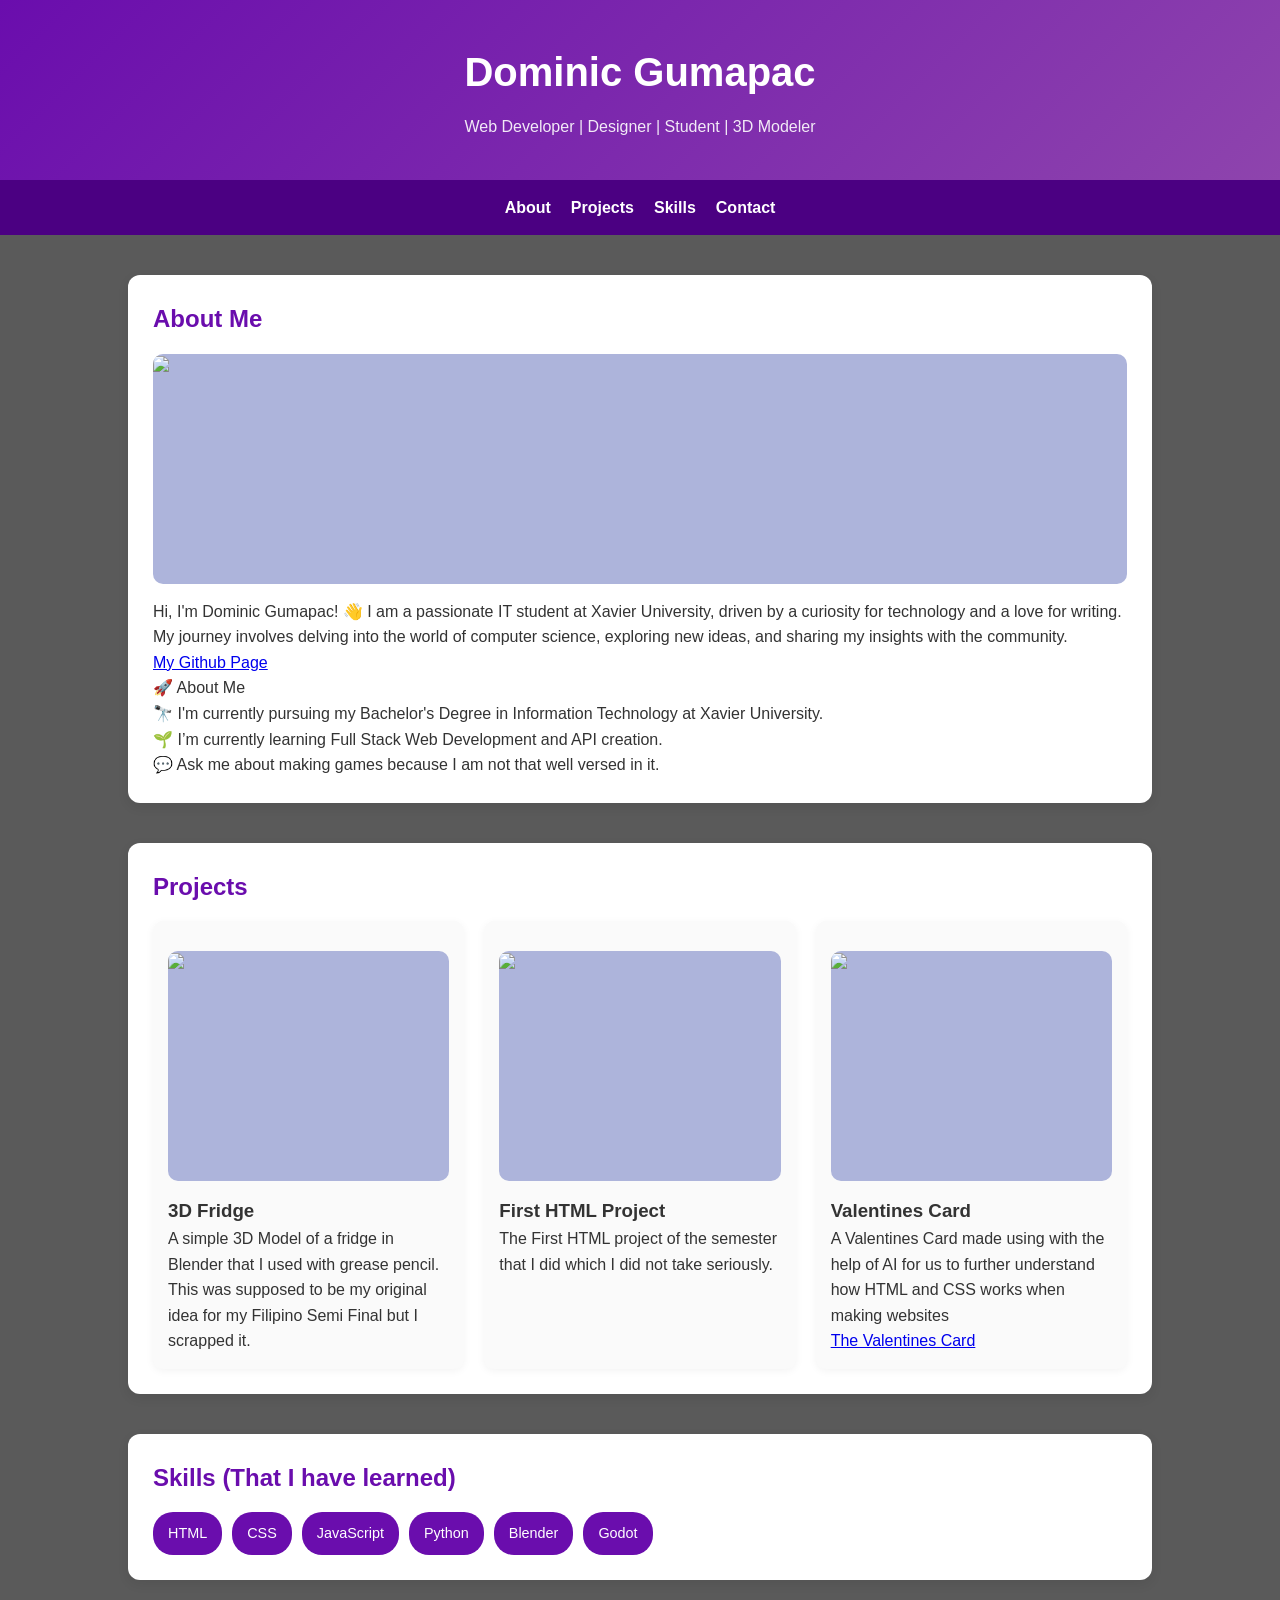
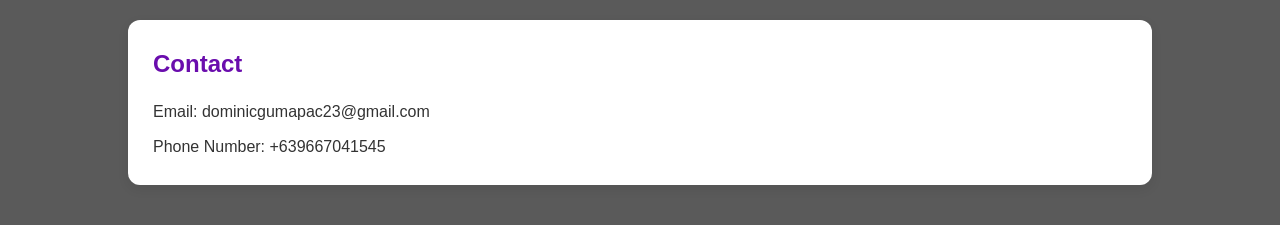
==== index.html @ ae2dcdba "Renamed portfolio to index Renamed portfolio to index" ====
<!DOCTYPE html>
<html lang="en">
<head>
    <meta charset="UTF-8">
    <meta name="viewport" content="width=device-width, initial-scale=1.0">
    <title>My Portfolio</title>
    <link rel="stylesheet" href="styles.css">
</head>
<body>

<header>
    <h1>Dominic Gumapac</h1>
    <p>Web Developer | Designer | Student | 3D Modeler</p>
</header>

<nav>
    <a href="#about">About</a>
    <a href="#projects">Projects</a>
    <a href="#skills">Skills</a>
    <a href="#contact">Contact</a>
</nav>

<div class="container">

    <section id="about" class="section">
        <h2>About Me</h2>
        <div class="image-box">
            <img src="https://media.discordapp.net/attachments/825411541037350943/1497200907073622236/Screenshot_2026-04-24_194004.png?ex=69eca880&is=69eb5700&hm=d96d25eb321490e3fe7eeae2ec9d7b500c2fae176f4ab1208ac6864698b78a9f&=&format=webp&quality=lossless">
        </div>
        <p>Hi, I'm Dominic Gumapac! 👋
            I am a passionate IT student at Xavier University, driven by a curiosity for technology and a love for writing. My journey involves delving into the world of computer science, exploring new ideas, and sharing my insights with the community.</p>
            <a href="https://github.com/DominicGumapac">My Github Page</a>

            <p>🚀 About Me</p>
            <p>🔭 I'm currently pursuing my Bachelor's Degree in Information Technology at Xavier University.</p>
            <p>🌱 I’m currently learning Full Stack Web Development and API creation.</p>
            <p>💬 Ask me about making games because I am not that well versed in it.</p>
    </section>

   <section id="projects" class="section">
    <h2>Projects</h2>

    <div class="projects">

        <!-- PROJECT 1 -->
        <div class="card">
            <div class="image-box">
                <img src="https://media.discordapp.net/attachments/825411541037350943/1497201829342089270/Screenshot_2026-04-24_194434.png?ex=69eca95c&is=69eb57dc&hm=db4c18717e928e9752b5af5849eb9e255b0a7c769287d9c3b708f02c6c49dae9&=&format=webp&quality=lossless">
            </div>
            <h3>3D Fridge</h3>
            <p>A simple 3D Model of a fridge in Blender that I used with grease pencil. This was supposed to be my original idea for my Filipino Semi Final but I scrapped it.</p>
        </div>

        <!-- PROJECT 2 -->
        <div class="card">
            <div class="image-box">
                <img src="https://media.discordapp.net/attachments/825411541037350943/1497204329604448256/Screenshot_2026-04-24_194434.png?ex=69ecabb0&is=69eb5a30&hm=51869fac5b1f2b6ba482ff35ff87ee411f3d31ca5f4f3ff272627ed2a9a4307c&=&format=webp&quality=lossless">
            </div>
            <h3>First HTML Project</h3>
            <p>The First HTML project of the semester that I did which I did not take seriously.</p>
        </div>

        <!-- PROJECT 3 -->
        <div class="card">
            <div class="image-box">
                <img src="https://media.discordapp.net/attachments/825411541037350943/1497207233686274088/Screenshot_2026-04-24_1.png?ex=69ecae65&is=69eb5ce5&hm=c4c7a3bf69e74b0fdf5f87ac2520985640e65829f7f46333c1f49ecbb823a455&=&format=webp&quality=lossless">
            </div>
            <h3>Valentines Card</h3>
            <p>A Valentines Card made using with the help of AI for us to further understand how HTML and CSS works when making websites</p>
            <a href="https://codepen.io/DOMINIC-KIT-GUMAPAC/pen/wBWOEmq">The Valentines Card</a>
        </div>

    </div>
</section>

    <section id="skills" class="section">
        <h2>Skills (That I have learned)</h2>
        <div class="skills">
            <div class="skill">HTML</div>
            <div class="skill">CSS</div>
            <div class="skill">JavaScript</div>
            <div class="skill">Python</div>
            <div class="skill">Blender</div>
            <div class="skill">Godot</div>
        </div>
    </section>

    <section id="contact" class="section">
        <h2>Contact</h2>
        <p>Email: dominicgumapac23@gmail.com</p>
        <p>Phone Number: +639667041545</p>
    </section>

</div>
</body>
</html>
---- styles.css ----
* {
    margin: 0;
    padding: 0;
    box-sizing: border-box;
    font-family: Arial, Helvetica, sans-serif;
}

body {
    background: #5a5a5a;
    color: #333;
    line-height: 1.6;
}

/* HEADER */
header {
    background: linear-gradient(135deg, #6a0dad, #8e44ad);
    color: white;
    text-align: center;
    padding: 40px 20px;
}

header h1 {
    font-size: 2.5rem;
}

header p {
    margin-top: 10px;
    opacity: 0.9;
}

/* (FLEXBOX) */
nav {
    display: flex;
    justify-content: center;
    gap: 20px;
    background: #4b0082;
    padding: 15px;
    flex-wrap: wrap;
}

nav a {
    color: white;
    text-decoration: none;
    font-weight: bold;
    transition: 0.3s;
}

nav a:hover {
    color: #d8b4fe;
}

/* MAIN LAYOUT (CSS GRID) */
.container {
    display: grid;
    grid-template-columns: 1fr;
    gap: 40px;
    padding: 40px 10%;
}

/* SECTIONS */
.section {
    background: white;
    padding: 25px;
    border-radius: 12px;
    box-shadow: 0 4px 12px rgba(0,0,0,0.08);
}

.section h2 {
    margin-bottom: 15px;
    color: #6a0dad;
}

/* IMAGE BOX */
.image-box {
    width: 100%;
    height: 230px;
    overflow: hidden;
    object-fit: contain;
    background: #adb4db;
    border-radius: 10px;
    margin: 15px 0;
}

/* PROJECTS (FLEXBOX GRID)*/
.projects {
    display: flex;
    gap: 20px;
    flex-wrap: wrap;
}

.card {
    flex: 1 1 250px;
    background: #fafafa;
    padding: 15px;
    border-radius: 10px;
    box-shadow: 0 2px 8px rgba(0,0,0,0.05);
    transition: transform 0.3s;
}

.card:hover {
    transform: translateY(-5px);
}

/* SKILLS (FLEXBOX) */
.skills {
    display: flex;
    flex-wrap: wrap;
    gap: 10px;
}

.skill {
    background: #6a0dad;
    color: white;
    padding: 10px 15px;
    border-radius: 20px;
    font-size: 0.9rem;
}

/* CONTACT */
#contact p {
    margin-top: 10px;
}

/* FOOTER */
footer {
    text-align: center;
    padding: 20px;
    background: #4b0082;
    color: white;
    margin-top: 40px;
}

/* MEDIA QUERIES (MOBILE, I dont know what to do with this) */
@media (max-width: 768px) {

    header h1 {
        font-size: 2rem;
    }

    .container {
        padding: 20px;
    }

    nav {
        flex-direction: column;
        align-items: center;
    }

    .projects {
        flex-direction: column;
    }

    .card {
        width: 100%;
    }
}

@media (max-width: 480px) {

    header {
        padding: 30px 15px;
    }

    .skill {
        font-size: 0.8rem;
        padding: 8px 12px;
    }
}
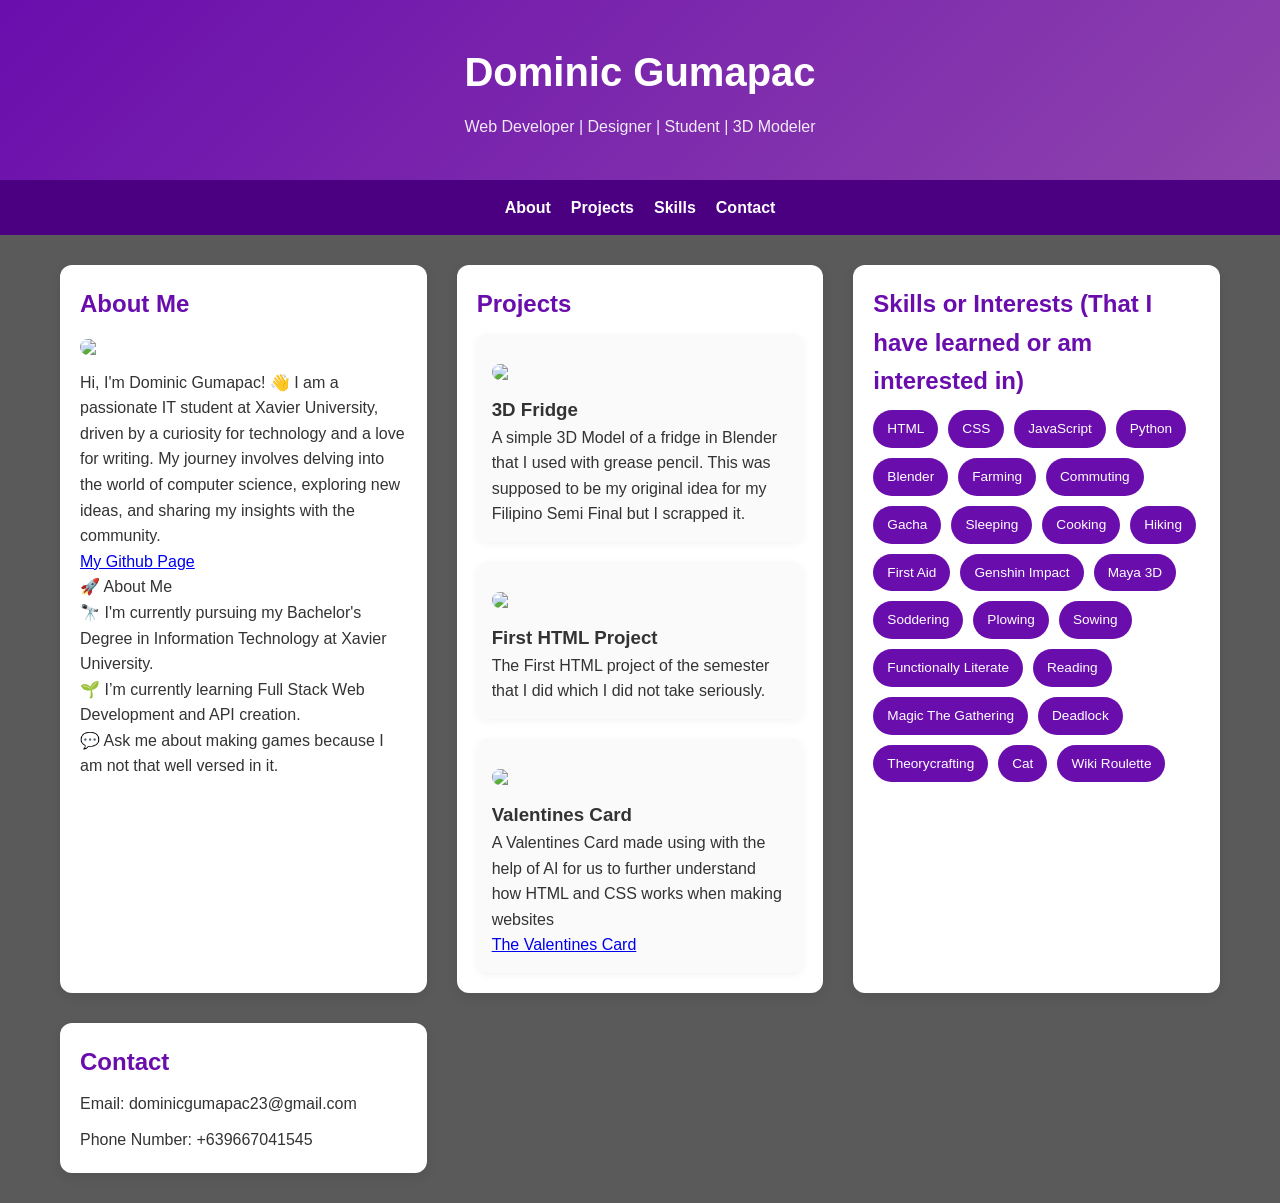
==== commit 3b0b117a: "Added some skills to my portfolio" ====
--- a/index.html
+++ b/index.html
@@ -74,14 +74,34 @@
 </section>
 
     <section id="skills" class="section">
-        <h2>Skills (That I have learned)</h2>
+        <h2>Skills or Interests (That I have learned or am interested in)</h2>
         <div class="skills">
             <div class="skill">HTML</div>
             <div class="skill">CSS</div>
             <div class="skill">JavaScript</div>
             <div class="skill">Python</div>
             <div class="skill">Blender</div>
-            <div class="skill">Godot</div>
+            <div class="skill">Farming</div>
+            <div class="skill">Commuting</div>
+            <div class="skill">Gacha</div>
+            <div class="skill">Sleeping</div>
+            <div class="skill">Cooking</div>
+            <div class="skill">Hiking</div>
+            <div class="skill">First Aid</div>
+            <div class="skill">Genshin Impact</div>
+            <div class="skill">Maya 3D</div>
+            <div class="skill">Soddering</div>
+            <div class="skill">Plowing</div>
+            <div class="skill">Sowing</div>
+            <div class="skill">Functionally Literate</div>
+            <div class="skill">Reading</div>
+            <div class="skill">Magic The Gathering</div>
+            <div class="skill">Deadlock</div>
+            <div class="skill">Theorycrafting</div>
+            <div class="skill">Cat</div>
+            <div class="skill">Wiki Roulette</div>
+
+
         </div>
     </section>
 
--- a/styles.css
+++ b/styles.css
@@ -1,18 +1,21 @@
+/* RESET */
 * {
     margin: 0;
     padding: 0;
     box-sizing: border-box;
-    font-family: Arial, Helvetica, sans-serif;
 }
 
 body {
+    font-family: Arial, Helvetica, sans-serif;
     background: #5a5a5a;
     color: #333;
     line-height: 1.6;
+    overflow-x: hidden;
 }
 
 /* HEADER */
 header {
+    width: 100%;
     background: linear-gradient(135deg, #6a0dad, #8e44ad);
     color: white;
     text-align: center;
@@ -20,7 +23,7 @@
 }
 
 header h1 {
-    font-size: 2.5rem;
+    font-size: clamp(1.8rem, 4vw, 2.5rem);
 }
 
 header p {
@@ -28,10 +31,11 @@
     opacity: 0.9;
 }
 
-/* (FLEXBOX) */
+/* NAV */
 nav {
     display: flex;
     justify-content: center;
+    align-items: center;
     gap: 20px;
     background: #4b0082;
     padding: 15px;
@@ -49,43 +53,48 @@
     color: #d8b4fe;
 }
 
-/* MAIN LAYOUT (CSS GRID) */
+/* MAIN CONTAINER */
 .container {
+    width: 100%;
+    max-width: 1200px;
+    margin: 0 auto; /* center */
+    padding: 30px 20px;
+
     display: grid;
-    grid-template-columns: 1fr;
-    gap: 40px;
-    padding: 40px 10%;
+    grid-template-columns: repeat(auto-fit, minmax(280px, 1fr));
+    gap: 30px;
 }
 
 /* SECTIONS */
 .section {
     background: white;
-    padding: 25px;
+    padding: 20px;
     border-radius: 12px;
     box-shadow: 0 4px 12px rgba(0,0,0,0.08);
 }
 
 .section h2 {
-    margin-bottom: 15px;
+    margin-bottom: 10px;
     color: #6a0dad;
 }
 
-/* IMAGE BOX */
+/* IMAGES */
 .image-box {
-    width: 100%;
-    height: 230px;
-    overflow: hidden;
-    object-fit: contain;
-    background: #adb4db;
-    border-radius: 10px;
     margin: 15px 0;
 }
 
-/* PROJECTS (FLEXBOX GRID)*/
+.image-box img {
+    width: 100%;
+    height: auto;
+    border-radius: 10px;
+    display: block;
+}
+
+/* PROJECTS */
 .projects {
     display: flex;
+    flex-wrap: wrap;
     gap: 20px;
-    flex-wrap: wrap;
 }
 
 .card {
@@ -94,14 +103,14 @@
     padding: 15px;
     border-radius: 10px;
     box-shadow: 0 2px 8px rgba(0,0,0,0.05);
-    transition: transform 0.3s;
+    transition: transform 0.3s ease;
 }
 
 .card:hover {
     transform: translateY(-5px);
 }
 
-/* SKILLS (FLEXBOX) */
+/* SKILLS */
 .skills {
     display: flex;
     flex-wrap: wrap;
@@ -111,9 +120,9 @@
 .skill {
     background: #6a0dad;
     color: white;
-    padding: 10px 15px;
+    padding: 8px 14px;
     border-radius: 20px;
-    font-size: 0.9rem;
+    font-size: 0.85rem;
 }
 
 /* CONTACT */
@@ -130,39 +139,25 @@
     margin-top: 40px;
 }
 
-/* MEDIA QUERIES (MOBILE, I dont know what to do with this) */
+/* TABLET */
 @media (max-width: 768px) {
-
-    header h1 {
-        font-size: 2rem;
+    nav {
+        flex-direction: column;
     }
 
     .container {
-        padding: 20px;
-    }
-
-    nav {
-        flex-direction: column;
-        align-items: center;
-    }
-
-    .projects {
-        flex-direction: column;
-    }
-
-    .card {
-        width: 100%;
+        grid-template-columns: 1fr;
     }
 }
 
+/* MOBILE */
 @media (max-width: 480px) {
-
     header {
         padding: 30px 15px;
     }
 
     .skill {
-        font-size: 0.8rem;
-        padding: 8px 12px;
+        font-size: 0.75rem;
+        padding: 6px 10px;
     }
 }
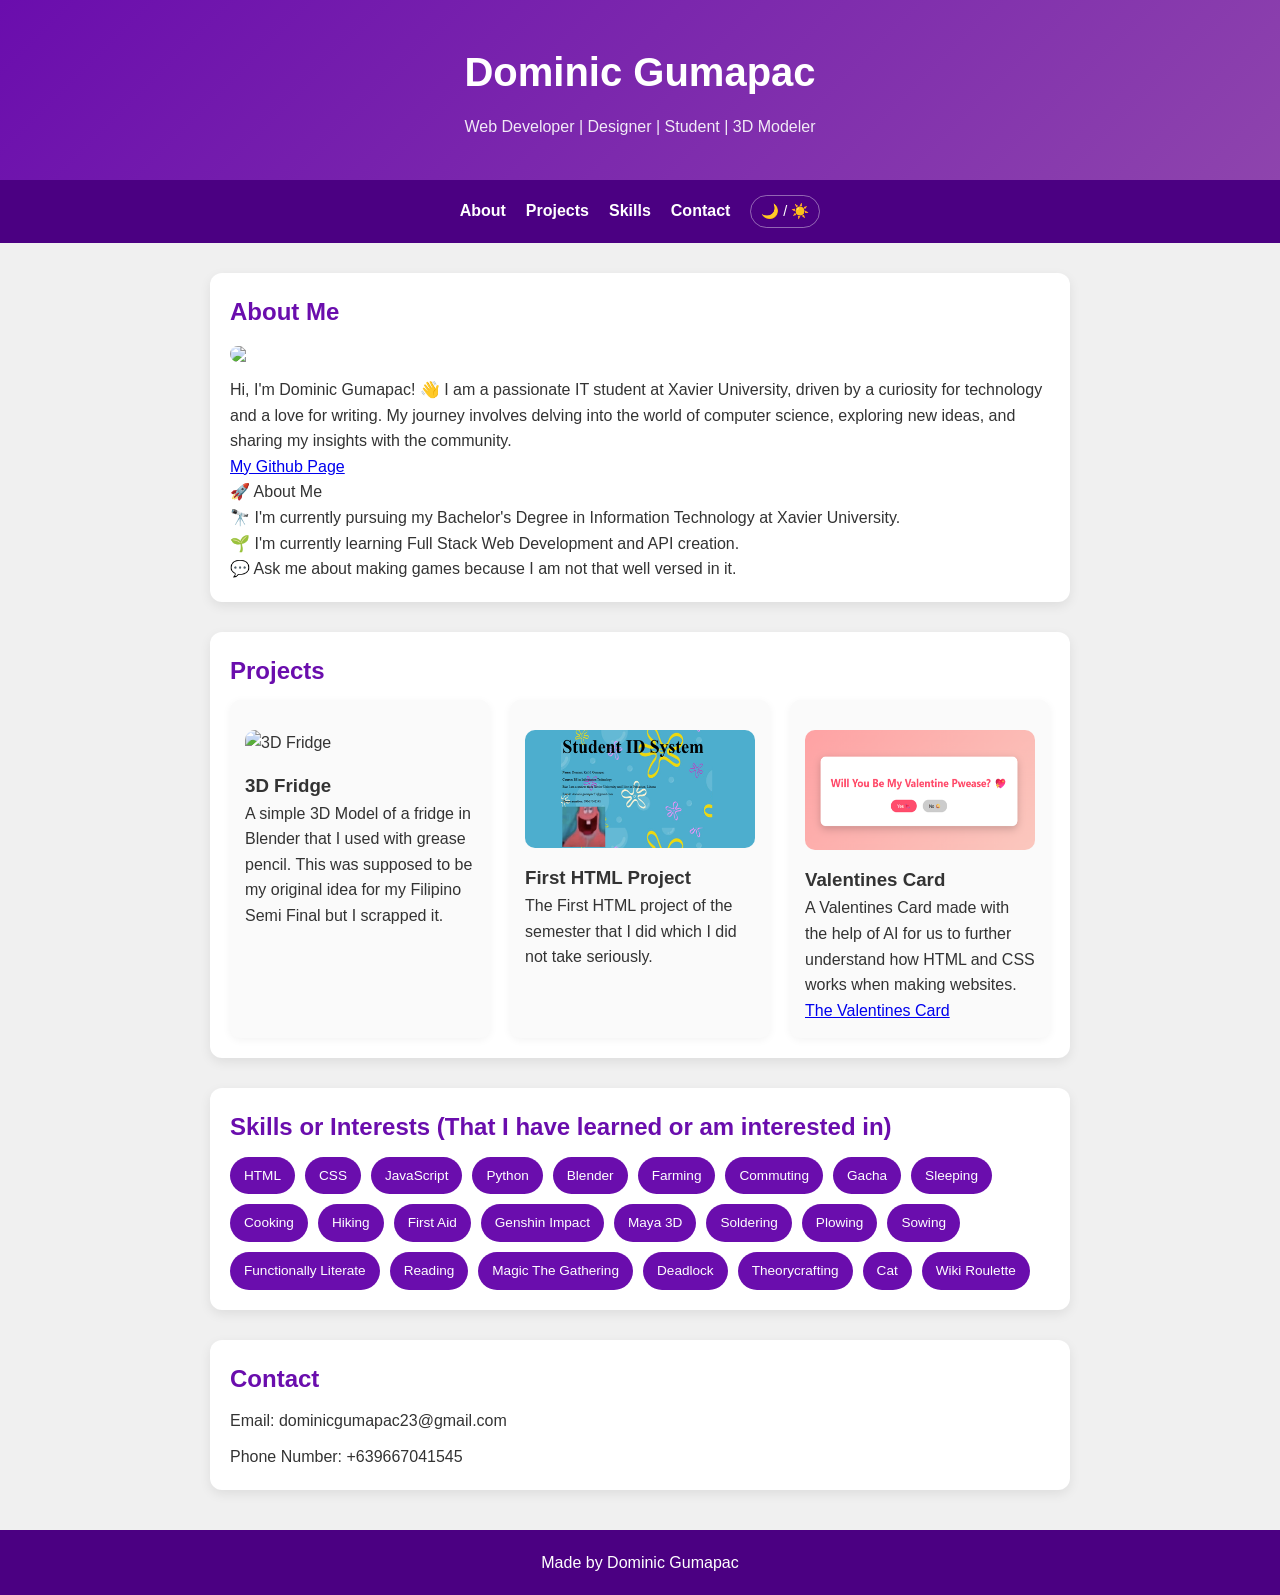
==== commit 9219641c: "Added Dedicated Images and Dark Mode added images so 3rd party hosting isnt needed Dark Mode" ====
--- a/index.html
+++ b/index.html
@@ -18,6 +18,8 @@
     <a href="#projects">Projects</a>
     <a href="#skills">Skills</a>
     <a href="#contact">Contact</a>
+    <label for="theme-toggle" class="theme-label">🌙 / ☀️</label>
+    <input type="checkbox" id="theme-toggle">
 </nav>
 
 <div class="container">
@@ -25,53 +27,50 @@
     <section id="about" class="section">
         <h2>About Me</h2>
         <div class="image-box">
-            <img src="https://media.discordapp.net/attachments/825411541037350943/1497200907073622236/Screenshot_2026-04-24_194004.png?ex=69eca880&is=69eb5700&hm=d96d25eb321490e3fe7eeae2ec9d7b500c2fae176f4ab1208ac6864698b78a9f&=&format=webp&quality=lossless">
+            <img src="images/banner.png">
         </div>
         <p>Hi, I'm Dominic Gumapac! 👋
             I am a passionate IT student at Xavier University, driven by a curiosity for technology and a love for writing. My journey involves delving into the world of computer science, exploring new ideas, and sharing my insights with the community.</p>
-            <a href="https://github.com/DominicGumapac">My Github Page</a>
+        <a href="https://github.com/DominicGumapac">My Github Page</a>
 
-            <p>🚀 About Me</p>
-            <p>🔭 I'm currently pursuing my Bachelor's Degree in Information Technology at Xavier University.</p>
-            <p>🌱 I’m currently learning Full Stack Web Development and API creation.</p>
-            <p>💬 Ask me about making games because I am not that well versed in it.</p>
+        <p>🚀 About Me</p>
+        <p>🔭 I'm currently pursuing my Bachelor's Degree in Information Technology at Xavier University.</p>
+        <p>🌱 I'm currently learning Full Stack Web Development and API creation.</p>
+        <p>💬 Ask me about making games because I am not that well versed in it.</p>
     </section>
 
-   <section id="projects" class="section">
-    <h2>Projects</h2>
+    <section id="projects" class="section">
+        <h2>Projects</h2>
 
-    <div class="projects">
+        <div class="projects">
 
-        <!-- PROJECT 1 -->
-        <div class="card">
-            <div class="image-box">
-                <img src="https://media.discordapp.net/attachments/825411541037350943/1497201829342089270/Screenshot_2026-04-24_194434.png?ex=69eca95c&is=69eb57dc&hm=db4c18717e928e9752b5af5849eb9e255b0a7c769287d9c3b708f02c6c49dae9&=&format=webp&quality=lossless">
+            <div class="card">
+                <div class="image-box">
+                    <img src="./images/fridge.png" alt="3D Fridge">
+                </div>
+                <h3>3D Fridge</h3>
+                <p>A simple 3D Model of a fridge in Blender that I used with grease pencil. This was supposed to be my original idea for my Filipino Semi Final but I scrapped it.</p>
             </div>
-            <h3>3D Fridge</h3>
-            <p>A simple 3D Model of a fridge in Blender that I used with grease pencil. This was supposed to be my original idea for my Filipino Semi Final but I scrapped it.</p>
+
+            <div class="card">
+                <div class="image-box">
+                    <img src="./images/patrick.png" alt="First HTML Project">
+                </div>
+                <h3>First HTML Project</h3>
+                <p>The First HTML project of the semester that I did which I did not take seriously.</p>
+            </div>
+
+            <div class="card">
+                <div class="image-box">
+                    <img src="./images/valentine.png" alt="Valentines Card">
+                </div>
+                <h3>Valentines Card</h3>
+                <p>A Valentines Card made with the help of AI for us to further understand how HTML and CSS works when making websites.</p>
+                <a href="https://codepen.io/DOMINIC-KIT-GUMAPAC/pen/wBWOEmq">The Valentines Card</a>
+            </div>
+
         </div>
-
-        <!-- PROJECT 2 -->
-        <div class="card">
-            <div class="image-box">
-                <img src="https://media.discordapp.net/attachments/825411541037350943/1497204329604448256/Screenshot_2026-04-24_194434.png?ex=69ecabb0&is=69eb5a30&hm=51869fac5b1f2b6ba482ff35ff87ee411f3d31ca5f4f3ff272627ed2a9a4307c&=&format=webp&quality=lossless">
-            </div>
-            <h3>First HTML Project</h3>
-            <p>The First HTML project of the semester that I did which I did not take seriously.</p>
-        </div>
-
-        <!-- PROJECT 3 -->
-        <div class="card">
-            <div class="image-box">
-                <img src="https://media.discordapp.net/attachments/825411541037350943/1497207233686274088/Screenshot_2026-04-24_1.png?ex=69ecae65&is=69eb5ce5&hm=c4c7a3bf69e74b0fdf5f87ac2520985640e65829f7f46333c1f49ecbb823a455&=&format=webp&quality=lossless">
-            </div>
-            <h3>Valentines Card</h3>
-            <p>A Valentines Card made using with the help of AI for us to further understand how HTML and CSS works when making websites</p>
-            <a href="https://codepen.io/DOMINIC-KIT-GUMAPAC/pen/wBWOEmq">The Valentines Card</a>
-        </div>
-
-    </div>
-</section>
+    </section>
 
     <section id="skills" class="section">
         <h2>Skills or Interests (That I have learned or am interested in)</h2>
@@ -90,7 +89,7 @@
             <div class="skill">First Aid</div>
             <div class="skill">Genshin Impact</div>
             <div class="skill">Maya 3D</div>
-            <div class="skill">Soddering</div>
+            <div class="skill">Soldering</div>
             <div class="skill">Plowing</div>
             <div class="skill">Sowing</div>
             <div class="skill">Functionally Literate</div>
@@ -100,8 +99,6 @@
             <div class="skill">Theorycrafting</div>
             <div class="skill">Cat</div>
             <div class="skill">Wiki Roulette</div>
-
-
         </div>
     </section>
 
@@ -112,5 +109,10 @@
     </section>
 
 </div>
+
+<footer>
+    <p>Made by Dominic Gumapac</p>
+</footer>
+
 </body>
-</html>+</html>
--- a/styles.css
+++ b/styles.css
@@ -5,12 +5,42 @@
     box-sizing: border-box;
 }
 
+/* LIGHT MODE (default) */
 body {
     font-family: Arial, Helvetica, sans-serif;
-    background: #5a5a5a;
+    background: #f0f0f0;
     color: #333;
     line-height: 1.6;
-    overflow-x: hidden;
+}
+
+/* DARK MODE — triggered by checkbox */
+#theme-toggle { display: none; }
+
+#theme-toggle:checked ~ * body,
+body:has(#theme-toggle:checked) {
+    background: #5a5a5a;
+    color: #f0f0f0;
+}
+
+body:has(#theme-toggle:checked) .section {
+    background: #3a3a3a;
+    color: #f0f0f0;
+}
+
+body:has(#theme-toggle:checked) header {
+    background: linear-gradient(135deg, #4a0090, #6e2a8d);
+}
+
+body:has(#theme-toggle:checked) nav {
+    background: #3b0070;
+}
+
+body:has(#theme-toggle:checked) .card {
+    background: #2e2e2e;
+}
+
+body:has(#theme-toggle:checked) footer {
+    background: #3b0070;
 }
 
 /* HEADER */
@@ -53,15 +83,28 @@
     color: #d8b4fe;
 }
 
+.theme-label {
+    color: white;
+    cursor: pointer;
+    font-size: 0.9rem;
+    padding: 4px 10px;
+    border: 1px solid rgba(255,255,255,0.4);
+    border-radius: 20px;
+    user-select: none;
+}
+
+.theme-label:hover {
+    background: rgba(255,255,255,0.1);
+}
+
 /* MAIN CONTAINER */
 .container {
     width: 100%;
-    max-width: 1200px;
-    margin: 0 auto; /* center */
+    max-width: 900px;
+    margin: 0 auto;
     padding: 30px 20px;
-
-    display: grid;
-    grid-template-columns: repeat(auto-fit, minmax(280px, 1fr));
+    display: flex;
+    flex-direction: column;
     gap: 30px;
 }
 
@@ -136,7 +179,7 @@
     padding: 20px;
     background: #4b0082;
     color: white;
-    margin-top: 40px;
+    margin-top: 10px;
 }
 
 /* TABLET */
@@ -146,7 +189,7 @@
     }
 
     .container {
-        grid-template-columns: 1fr;
+        padding: 20px 15px;
     }
 }
 
@@ -160,4 +203,4 @@
         font-size: 0.75rem;
         padding: 6px 10px;
     }
-}+}
